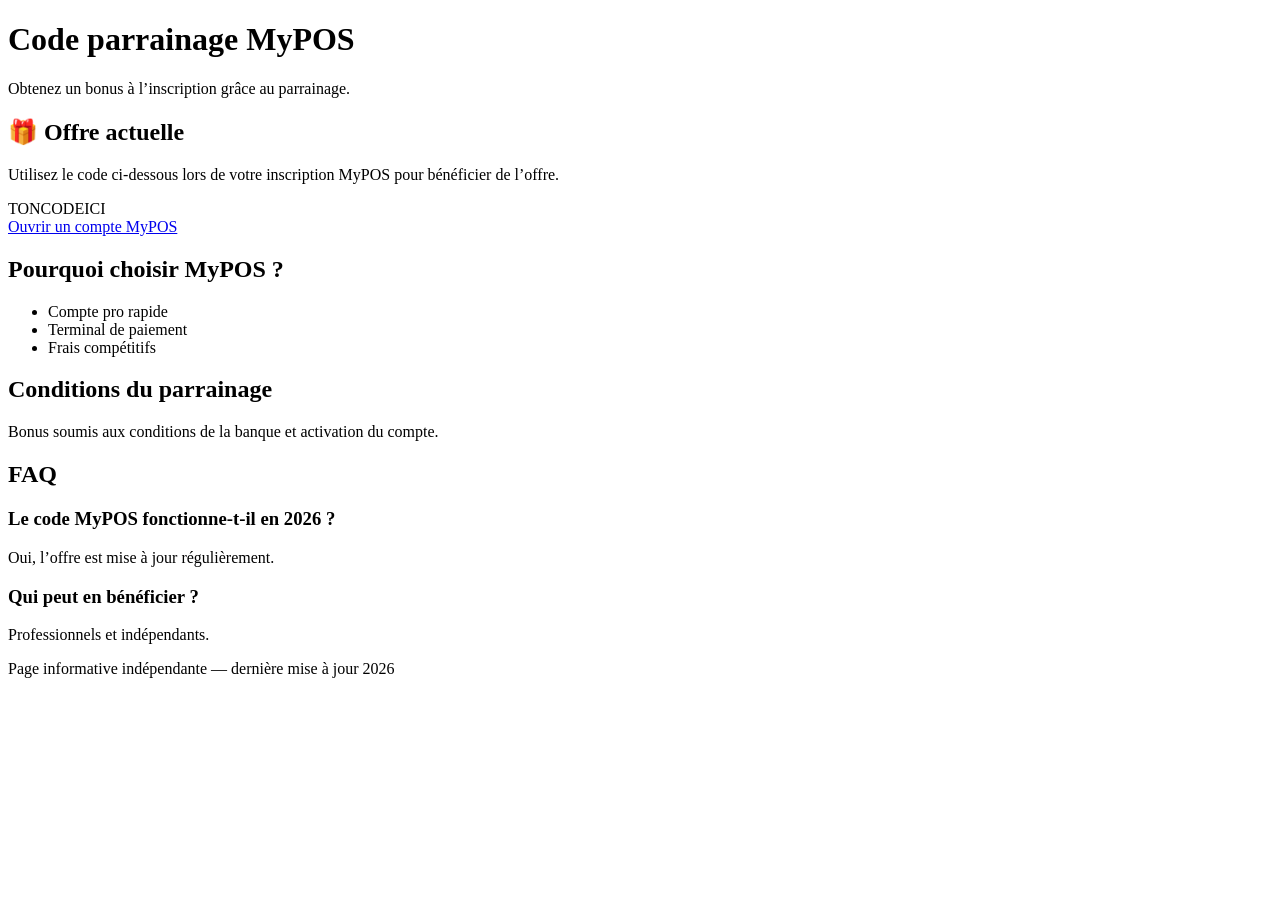
==== index.html @ dff8f255 "Create index.html" ====
<!DOCTYPE html>
<html lang="fr">
<head>
<meta charset="UTF-8">
<title>Code parrainage MyPOS : bonus et offre 2026</title>

<meta name="description" content="Profitez du code parrainage MyPOS : bonus, conditions et avantages détaillés. Offre mise à jour 2026.">

<meta name="viewport" content="width=device-width, initial-scale=1">

<link rel="stylesheet" href="style.css">

<!-- Open Graph -->
<meta property="og:title" content="Code parrainage MyPOS">
<meta property="og:description" content="Bonus MyPOS via parrainage : toutes les infos.">
</head>

<body>

<header>
<h1>Code parrainage MyPOS</h1>
<p>Obtenez un bonus à l’inscription grâce au parrainage.</p>
</header>

<section class="cta">
<h2>🎁 Offre actuelle</h2>
<p>Utilisez le code ci-dessous lors de votre inscription MyPOS pour bénéficier de l’offre.</p>

<div class="code">TONCODEICI</div>

<a class="button" href="TONLIENPARRAINAGE" target="_blank">Ouvrir un compte MyPOS</a>
</section>

<section>
<h2>Pourquoi choisir MyPOS ?</h2>
<ul>
<li>Compte pro rapide</li>
<li>Terminal de paiement</li>
<li>Frais compétitifs</li>
</ul>
</section>

<section>
<h2>Conditions du parrainage</h2>
<p>Bonus soumis aux conditions de la banque et activation du compte.</p>
</section>

<section>
<h2>FAQ</h2>

<h3>Le code MyPOS fonctionne-t-il en 2026 ?</h3>
<p>Oui, l’offre est mise à jour régulièrement.</p>

<h3>Qui peut en bénéficier ?</h3>
<p>Professionnels et indépendants.</p>
</section>

<footer>
<p>Page informative indépendante — dernière mise à jour 2026</p>
</footer>

</body>
</html>
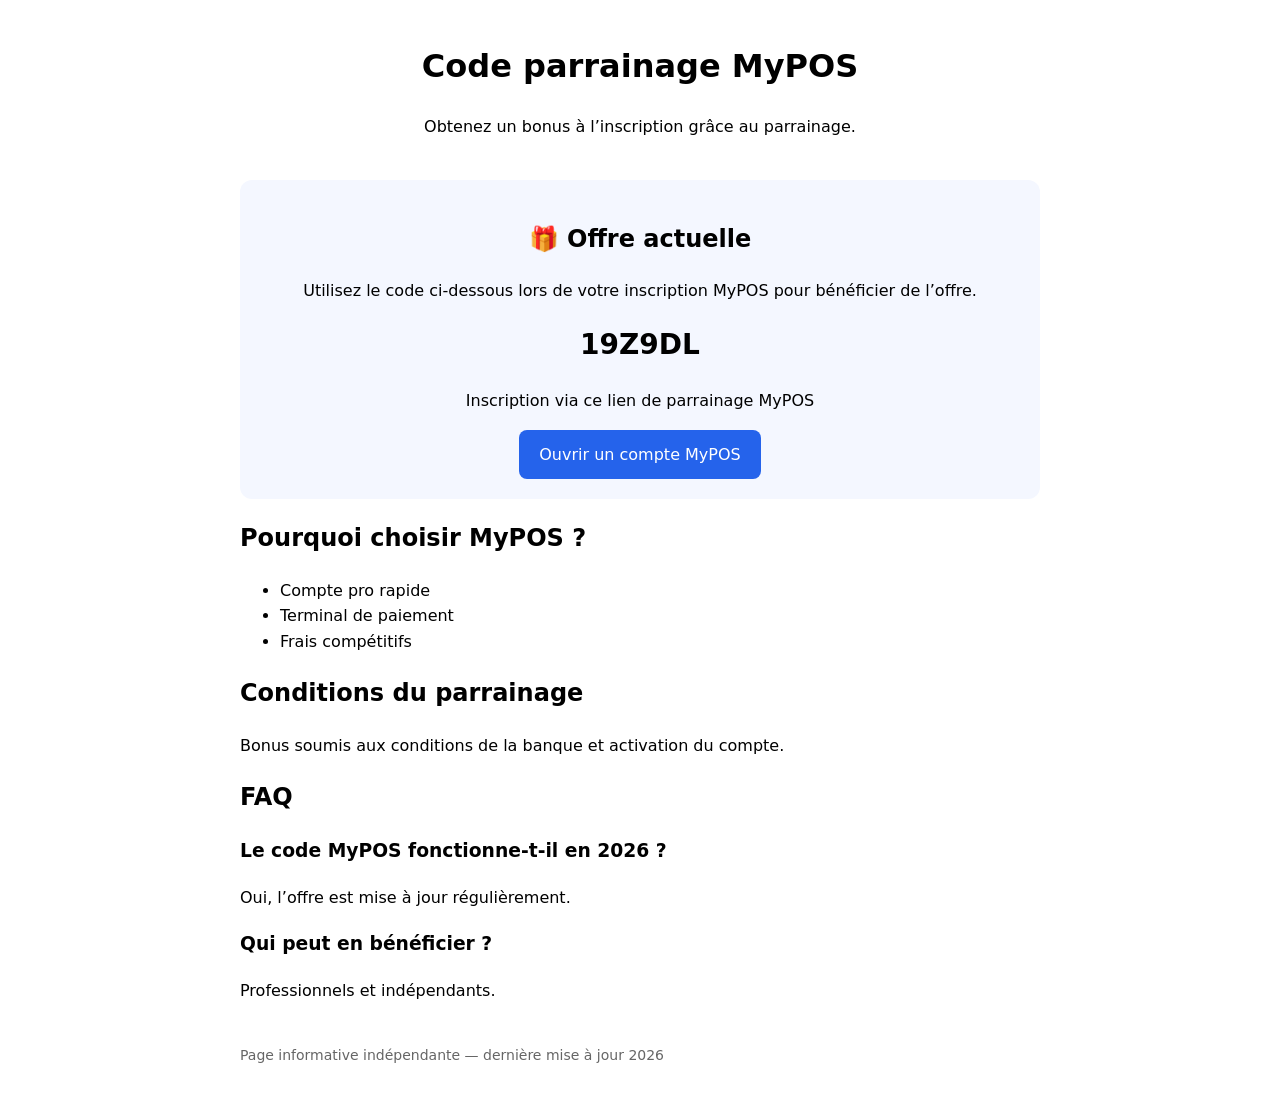
==== commit a3bfb185: "Update index.html" ====
--- a/index.html
+++ b/index.html
@@ -26,9 +26,11 @@
 <h2>🎁 Offre actuelle</h2>
 <p>Utilisez le code ci-dessous lors de votre inscription MyPOS pour bénéficier de l’offre.</p>
 
-<div class="code">TONCODEICI</div>
+<div class="code">19Z9DL</div>
 
-<a class="button" href="TONLIENPARRAINAGE" target="_blank">Ouvrir un compte MyPOS</a>
+<p>Inscription via ce lien de parrainage MyPOS</p>
+
+<a class="button" href="https://mypos.com/fr-fr/ref/19Z9DL/HUMBERTROMAINCH" target="_blank" rel="nofollow sponsored">Ouvrir un compte MyPOS</a>
 </section>
 
 <section>
--- a/style.css
+++ b/style.css
@@ -0,0 +1,40 @@
+body{
+font-family:system-ui;
+max-width:800px;
+margin:auto;
+padding:20px;
+line-height:1.6;
+}
+
+header{
+text-align:center;
+margin-bottom:40px;
+}
+
+.cta{
+background:#f4f7ff;
+padding:20px;
+border-radius:12px;
+text-align:center;
+}
+
+.code{
+font-size:28px;
+font-weight:bold;
+margin:20px;
+}
+
+.button{
+display:inline-block;
+background:#2563eb;
+color:white;
+padding:12px 20px;
+border-radius:8px;
+text-decoration:none;
+}
+
+footer{
+margin-top:40px;
+font-size:14px;
+color:#666;
+}
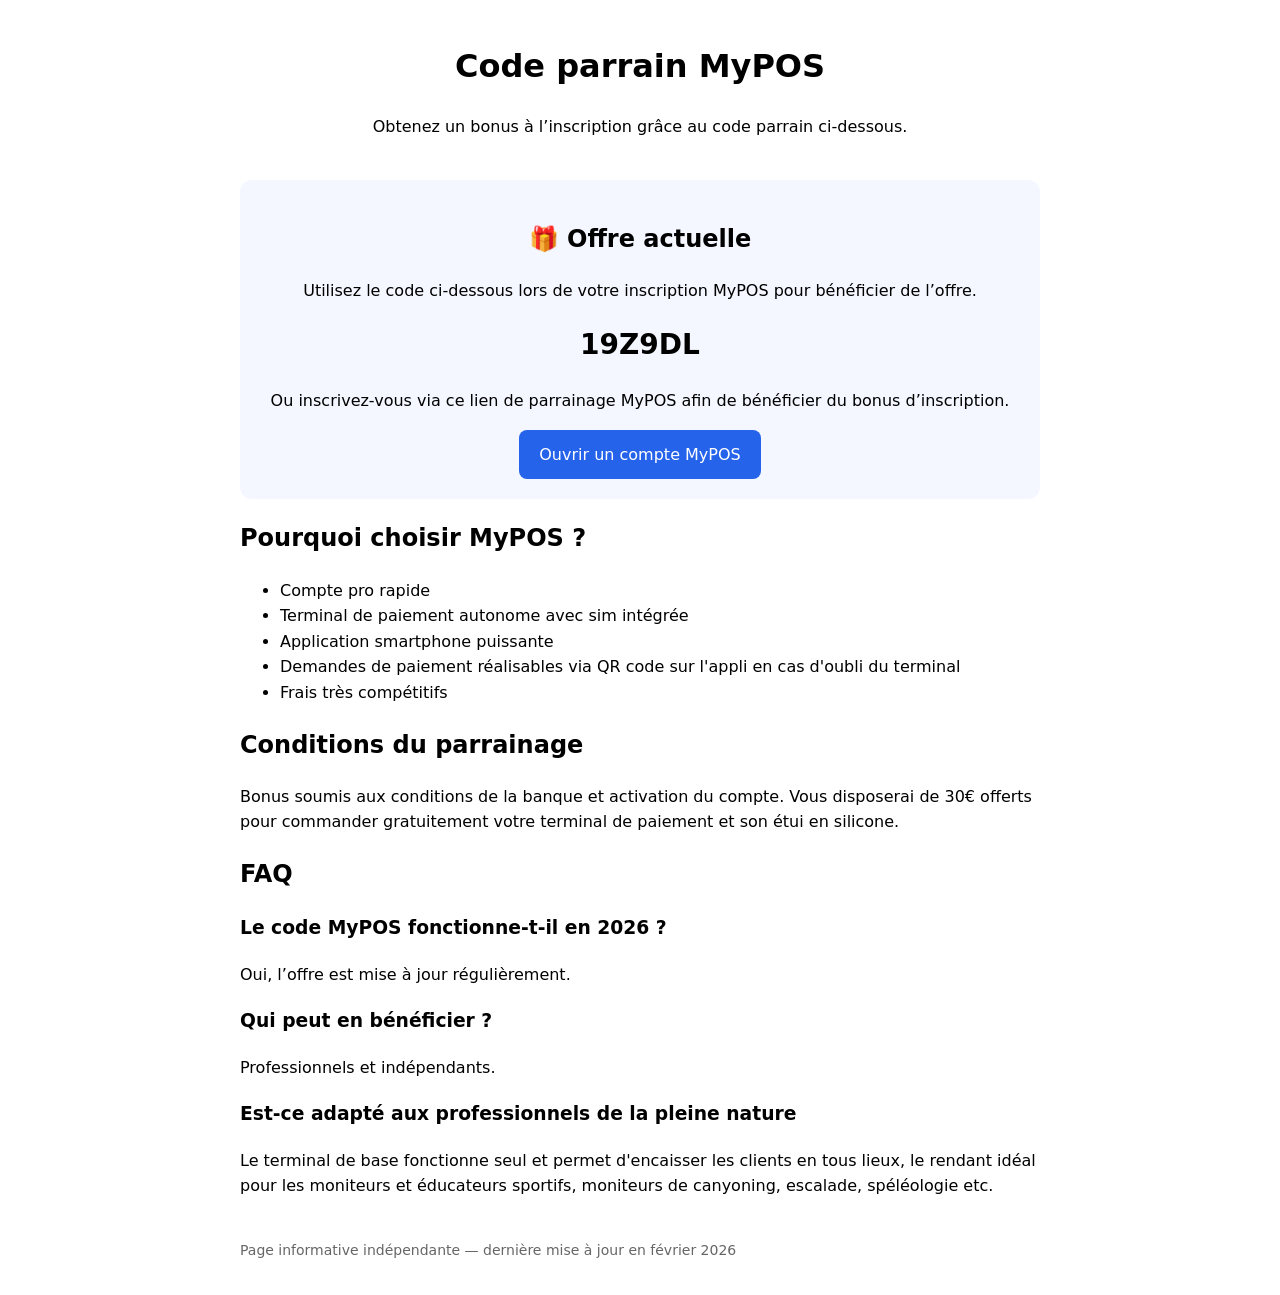
==== commit 2f34b7ef: "Update index.html" ====
--- a/index.html
+++ b/index.html
@@ -2,9 +2,9 @@
 <html lang="fr">
 <head>
 <meta charset="UTF-8">
-<title>Code parrainage MyPOS : bonus et offre 2026</title>
+<title>Code de parrainage MyPOS : bonus et offre 2026</title>
 
-<meta name="description" content="Profitez du code parrainage MyPOS : bonus, conditions et avantages détaillés. Offre mise à jour 2026.">
+<meta name="description" content="Profitez du code de parrainage MyPOS : bonus, conditions et avantages détaillés. Offre mise à jour 2026.">
 
 <meta name="viewport" content="width=device-width, initial-scale=1">
 
@@ -18,8 +18,8 @@
 <body>
 
 <header>
-<h1>Code parrainage MyPOS</h1>
-<p>Obtenez un bonus à l’inscription grâce au parrainage.</p>
+<h1>Code parrain MyPOS</h1>
+<p>Obtenez un bonus à l’inscription grâce au code parrain ci-dessous.</p>
 </header>
 
 <section class="cta">
@@ -28,7 +28,7 @@
 
 <div class="code">19Z9DL</div>
 
-<p>Inscription via ce lien de parrainage MyPOS</p>
+<p>Ou inscrivez-vous via ce lien de parrainage MyPOS afin de bénéficier du bonus d’inscription.</p>
 
 <a class="button" href="https://mypos.com/fr-fr/ref/19Z9DL/HUMBERTROMAINCH" target="_blank" rel="nofollow sponsored">Ouvrir un compte MyPOS</a>
 </section>
@@ -37,14 +37,16 @@
 <h2>Pourquoi choisir MyPOS ?</h2>
 <ul>
 <li>Compte pro rapide</li>
-<li>Terminal de paiement</li>
-<li>Frais compétitifs</li>
+<li>Terminal de paiement autonome avec sim intégrée</li>
+<li>Application smartphone puissante</li>
+<li>Demandes de paiement réalisables via QR code sur l'appli en cas d'oubli du terminal</li>
+<li>Frais très compétitifs</li>
 </ul>
 </section>
 
 <section>
 <h2>Conditions du parrainage</h2>
-<p>Bonus soumis aux conditions de la banque et activation du compte.</p>
+<p>Bonus soumis aux conditions de la banque et activation du compte. Vous disposerai de 30€ offerts pour commander gratuitement votre terminal de paiement et son étui en silicone. </p>
 </section>
 
 <section>
@@ -55,10 +57,14 @@
 
 <h3>Qui peut en bénéficier ?</h3>
 <p>Professionnels et indépendants.</p>
+
+<h3>Est-ce adapté aux professionnels de la pleine nature</h3>
+<p>Le terminal de base fonctionne seul et permet d'encaisser les clients en tous lieux, le rendant idéal pour les moniteurs et éducateurs sportifs, moniteurs de canyoning, escalade, spéléologie etc. </p>
+  
 </section>
 
 <footer>
-<p>Page informative indépendante — dernière mise à jour 2026</p>
+<p>Page informative indépendante — dernière mise à jour en février 2026</p>
 </footer>
 
 </body>
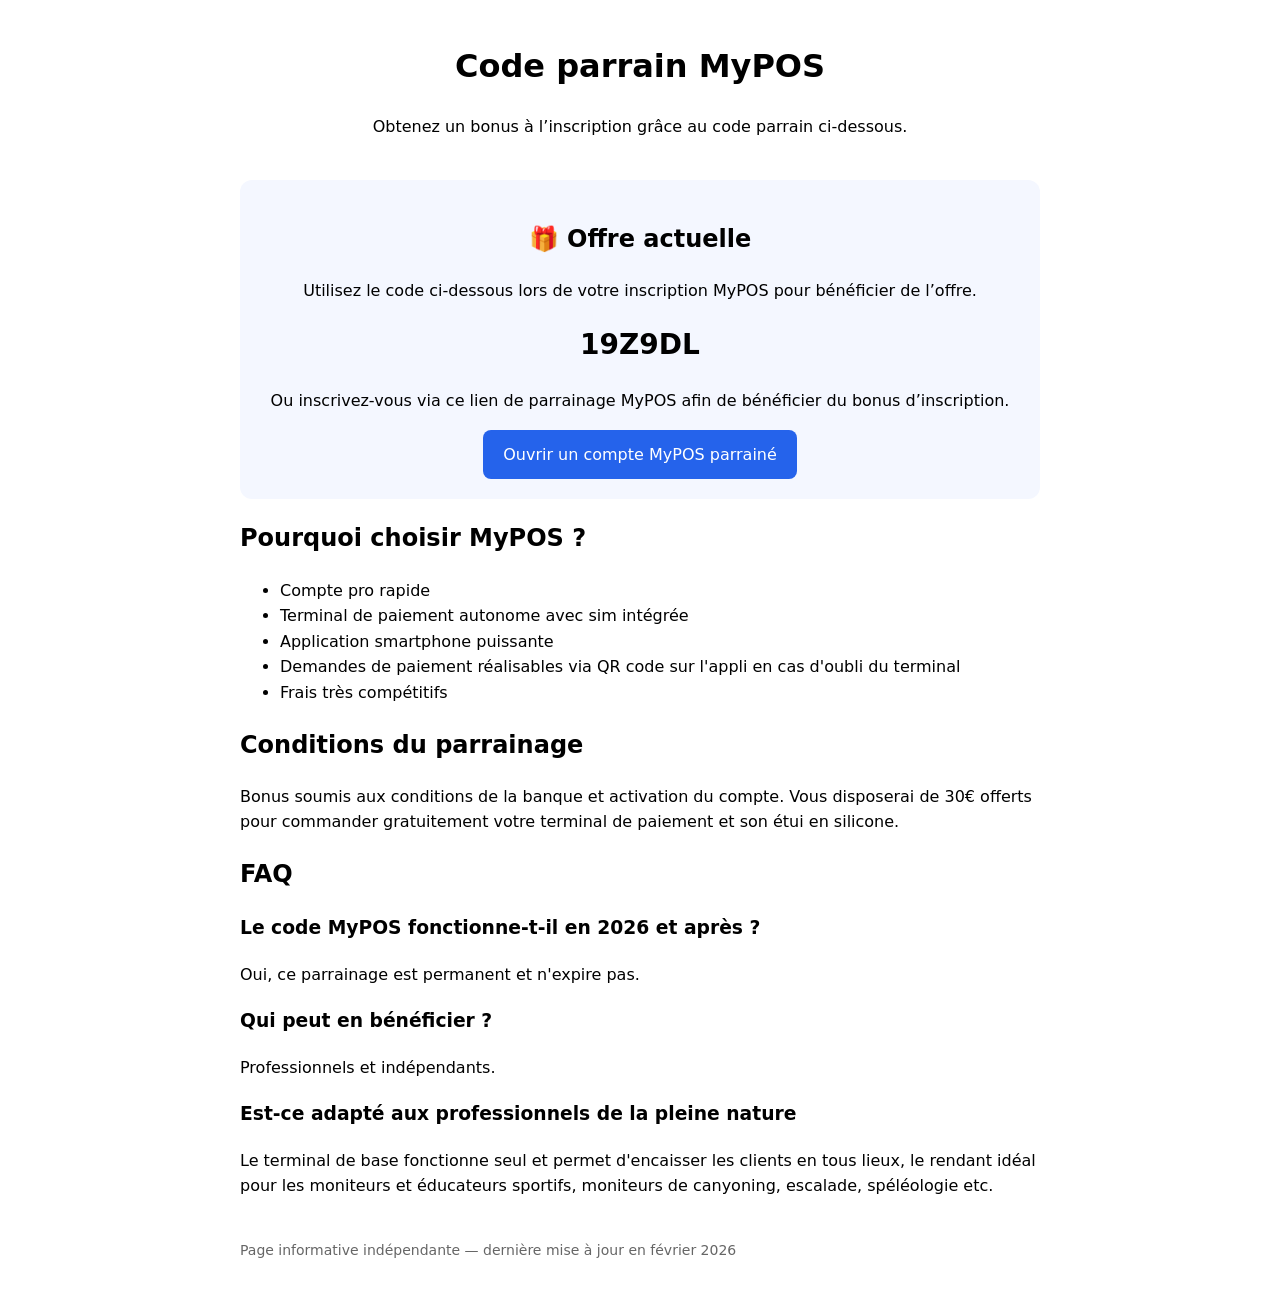
==== commit aa978581: "Update index.html" ====
--- a/index.html
+++ b/index.html
@@ -30,7 +30,7 @@
 
 <p>Ou inscrivez-vous via ce lien de parrainage MyPOS afin de bénéficier du bonus d’inscription.</p>
 
-<a class="button" href="https://mypos.com/fr-fr/ref/19Z9DL/HUMBERTROMAINCH" target="_blank" rel="nofollow sponsored">Ouvrir un compte MyPOS</a>
+<a class="button" href="https://mypos.com/fr-fr/ref/19Z9DL/HUMBERTROMAINCH" target="_blank" rel="nofollow sponsored">Ouvrir un compte MyPOS parrainé</a>
 </section>
 
 <section>
@@ -52,8 +52,8 @@
 <section>
 <h2>FAQ</h2>
 
-<h3>Le code MyPOS fonctionne-t-il en 2026 ?</h3>
-<p>Oui, l’offre est mise à jour régulièrement.</p>
+<h3>Le code MyPOS fonctionne-t-il en 2026 et après ?</h3>
+<p>Oui, ce parrainage est permanent et n'expire pas.</p>
 
 <h3>Qui peut en bénéficier ?</h3>
 <p>Professionnels et indépendants.</p>
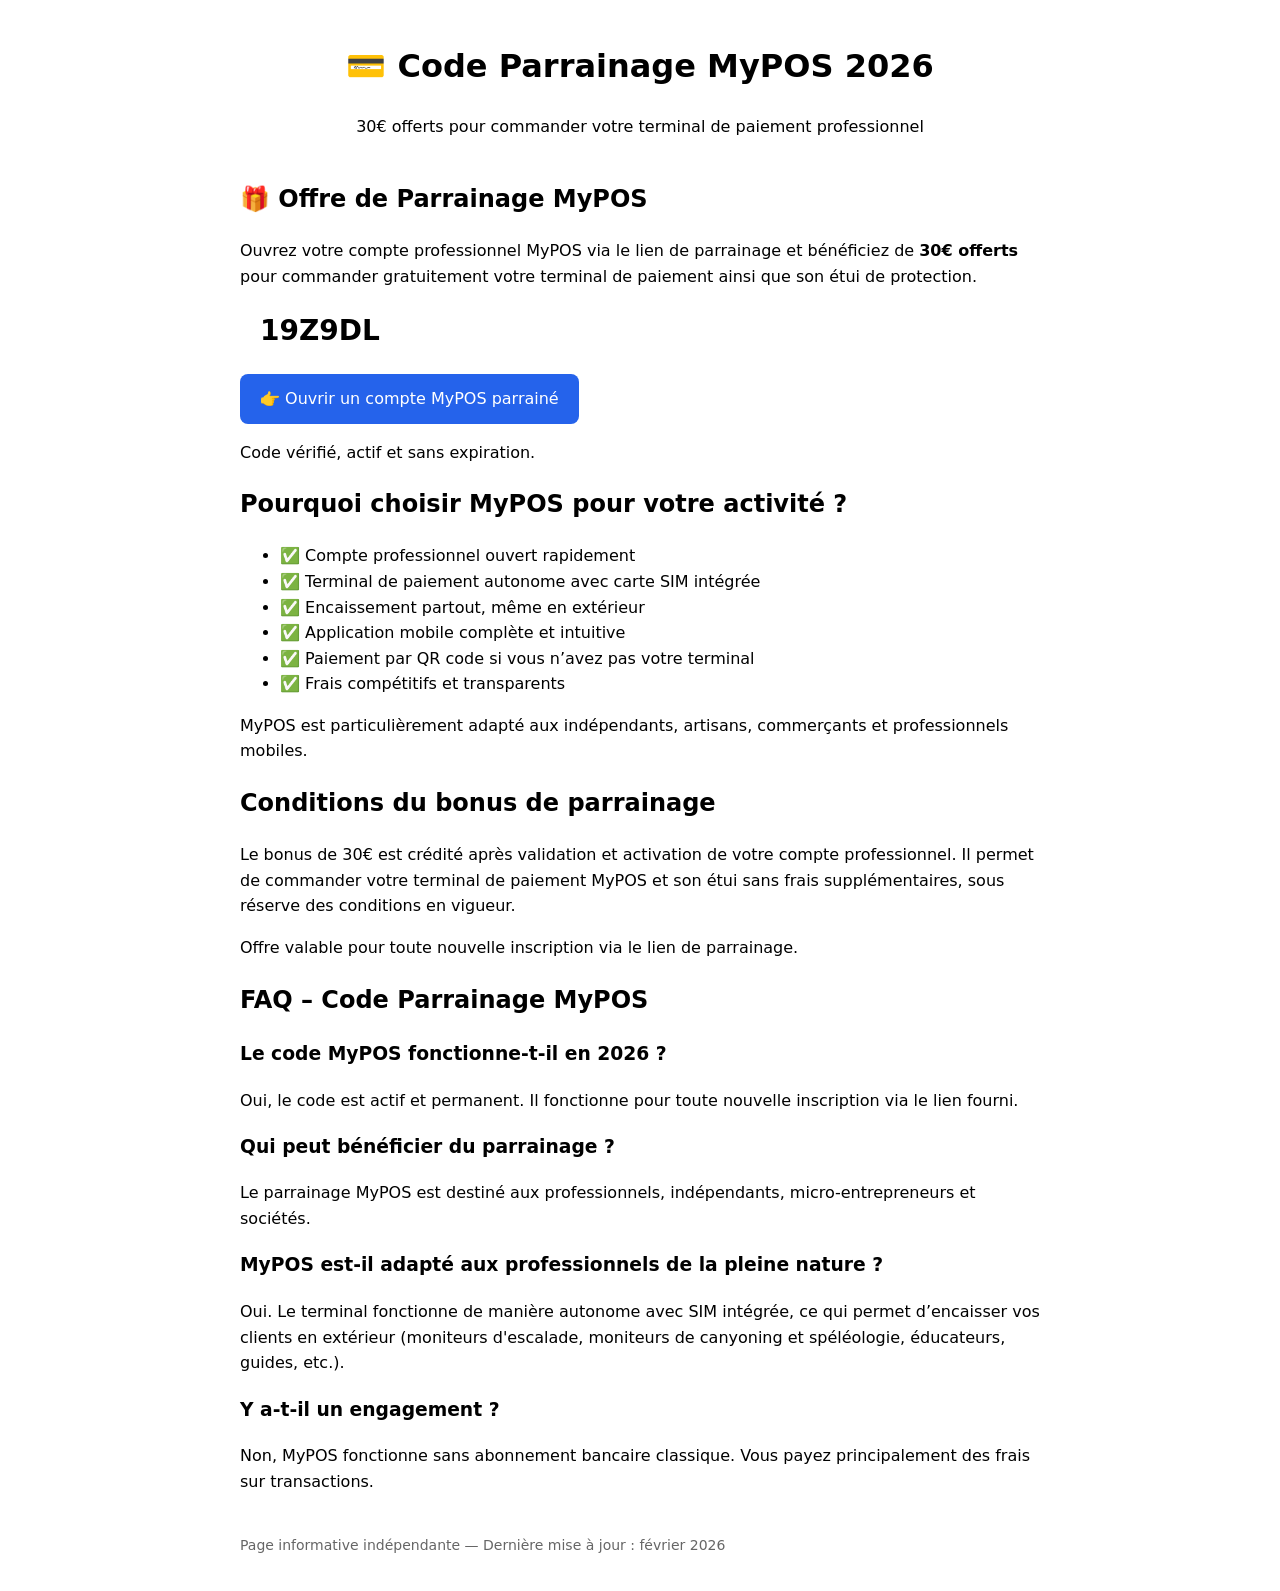
==== commit 64eddff3: "Update index.html" ====
--- a/index.html
+++ b/index.html
@@ -2,69 +2,85 @@
 <html lang="fr">
 <head>
 <meta charset="UTF-8">
-<title>Code de parrainage MyPOS : bonus et offre 2026</title>
 
-<meta name="description" content="Profitez du code de parrainage MyPOS : bonus, conditions et avantages détaillés. Offre mise à jour 2026.">
+<title>Code Parrainage MyPOS 2026 : 30€ Offerts pour Terminal Gratuit</title>
+
+<meta name="description" content="Code parrainage MyPOS actif en 2026. Obtenez 30€ offerts pour votre terminal de paiement professionnel. Offre vérifiée et permanente.">
 
 <meta name="viewport" content="width=device-width, initial-scale=1">
 
 <link rel="stylesheet" href="style.css">
 
 <!-- Open Graph -->
-<meta property="og:title" content="Code parrainage MyPOS">
-<meta property="og:description" content="Bonus MyPOS via parrainage : toutes les infos.">
+<meta property="og:title" content="Code Parrainage MyPOS 2026 - 30€ Offerts">
+<meta property="og:description" content="Profitez de 30€ offerts pour commander votre terminal MyPOS grâce au parrainage.">
+<meta property="og:type" content="website">
+<meta property="og:url" content="https://super-parrain.github.io/code-parrainage-mypos/">
 </head>
 
 <body>
 
 <header>
-<h1>Code parrain MyPOS</h1>
-<p>Obtenez un bonus à l’inscription grâce au code parrain ci-dessous.</p>
+<h1>💳 Code Parrainage MyPOS 2026</h1>
+<p class="subtitle">30€ offerts pour commander votre terminal de paiement professionnel</p>
 </header>
 
-<section class="cta">
-<h2>🎁 Offre actuelle</h2>
-<p>Utilisez le code ci-dessous lors de votre inscription MyPOS pour bénéficier de l’offre.</p>
+<section class="card highlight">
+<h2>🎁 Offre de Parrainage MyPOS</h2>
+
+<p>Ouvrez votre compte professionnel MyPOS via le lien de parrainage et bénéficiez de <strong>30€ offerts</strong> pour commander gratuitement votre terminal de paiement ainsi que son étui de protection.</p>
 
 <div class="code">19Z9DL</div>
 
-<p>Ou inscrivez-vous via ce lien de parrainage MyPOS afin de bénéficier du bonus d’inscription.</p>
+<a class="button" href="https://mypos.com/fr-fr/ref/19Z9DL/HUMBERTROMAINCH" target="_blank" rel="nofollow sponsored">
+👉 Ouvrir un compte MyPOS parrainé
+</a>
 
-<a class="button" href="https://mypos.com/fr-fr/ref/19Z9DL/HUMBERTROMAINCH" target="_blank" rel="nofollow sponsored">Ouvrir un compte MyPOS parrainé</a>
+<p class="note">Code vérifié, actif et sans expiration.</p>
 </section>
 
-<section>
-<h2>Pourquoi choisir MyPOS ?</h2>
+<section class="card">
+<h2>Pourquoi choisir MyPOS pour votre activité ?</h2>
+
 <ul>
-<li>Compte pro rapide</li>
-<li>Terminal de paiement autonome avec sim intégrée</li>
-<li>Application smartphone puissante</li>
-<li>Demandes de paiement réalisables via QR code sur l'appli en cas d'oubli du terminal</li>
-<li>Frais très compétitifs</li>
+<li>✅ Compte professionnel ouvert rapidement</li>
+<li>✅ Terminal de paiement autonome avec carte SIM intégrée</li>
+<li>✅ Encaissement partout, même en extérieur</li>
+<li>✅ Application mobile complète et intuitive</li>
+<li>✅ Paiement par QR code si vous n’avez pas votre terminal</li>
+<li>✅ Frais compétitifs et transparents</li>
 </ul>
+
+<p>MyPOS est particulièrement adapté aux indépendants, artisans, commerçants et professionnels mobiles.</p>
 </section>
 
-<section>
-<h2>Conditions du parrainage</h2>
-<p>Bonus soumis aux conditions de la banque et activation du compte. Vous disposerai de 30€ offerts pour commander gratuitement votre terminal de paiement et son étui en silicone. </p>
+<section class="card">
+<h2>Conditions du bonus de parrainage</h2>
+
+<p>Le bonus de 30€ est crédité après validation et activation de votre compte professionnel. Il permet de commander votre terminal de paiement MyPOS et son étui sans frais supplémentaires, sous réserve des conditions en vigueur.</p>
+
+<p>Offre valable pour toute nouvelle inscription via le lien de parrainage.</p>
 </section>
 
-<section>
-<h2>FAQ</h2>
+<section class="card faq">
+<h2>FAQ – Code Parrainage MyPOS</h2>
 
-<h3>Le code MyPOS fonctionne-t-il en 2026 et après ?</h3>
-<p>Oui, ce parrainage est permanent et n'expire pas.</p>
+<h3>Le code MyPOS fonctionne-t-il en 2026 ?</h3>
+<p>Oui, le code est actif et permanent. Il fonctionne pour toute nouvelle inscription via le lien fourni.</p>
 
-<h3>Qui peut en bénéficier ?</h3>
-<p>Professionnels et indépendants.</p>
+<h3>Qui peut bénéficier du parrainage ?</h3>
+<p>Le parrainage MyPOS est destiné aux professionnels, indépendants, micro-entrepreneurs et sociétés.</p>
 
-<h3>Est-ce adapté aux professionnels de la pleine nature</h3>
-<p>Le terminal de base fonctionne seul et permet d'encaisser les clients en tous lieux, le rendant idéal pour les moniteurs et éducateurs sportifs, moniteurs de canyoning, escalade, spéléologie etc. </p>
-  
+<h3>MyPOS est-il adapté aux professionnels de la pleine nature ?</h3>
+<p>Oui. Le terminal fonctionne de manière autonome avec SIM intégrée, ce qui permet d’encaisser vos clients en extérieur (moniteurs d'escalade, moniteurs de canyoning et spéléologie, éducateurs, guides, etc.).</p>
+
+<h3>Y a-t-il un engagement ?</h3>
+<p>Non, MyPOS fonctionne sans abonnement bancaire classique. Vous payez principalement des frais sur transactions.</p>
+
 </section>
 
 <footer>
-<p>Page informative indépendante — dernière mise à jour en février 2026</p>
+<p>Page informative indépendante — Dernière mise à jour : février 2026</p>
 </footer>
 
 </body>
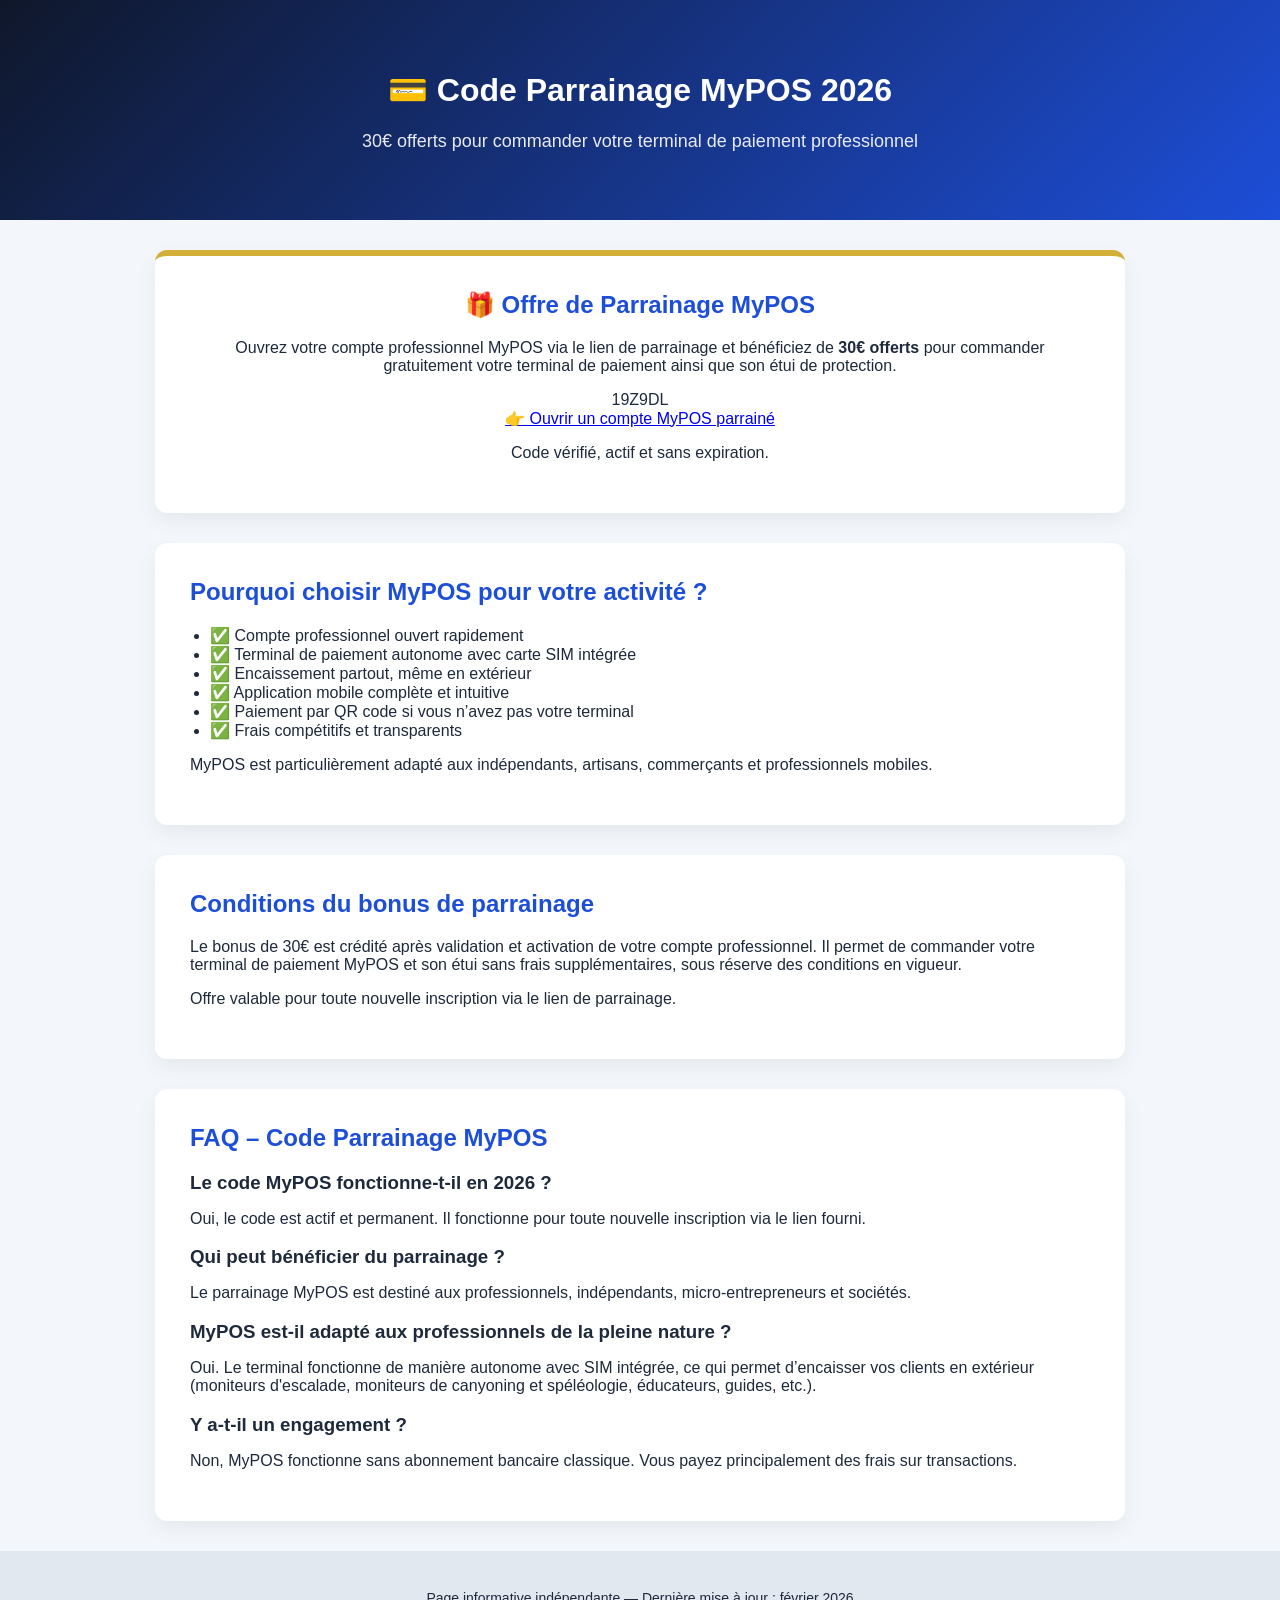
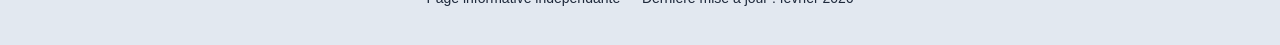
==== commit a509ffe1: "Update index.html" ====
--- a/index.html
+++ b/index.html
@@ -3,7 +3,7 @@
 <head>
 <meta charset="UTF-8">
 
-<title>Code Parrainage MyPOS 2026 : 30€ Offerts pour Terminal Gratuit</title>
+<title>Code de Parrainage MyPOS 2026 : 30€ Offerts pour Terminal Gratuit</title>
 
 <meta name="description" content="Code parrainage MyPOS actif en 2026. Obtenez 30€ offerts pour votre terminal de paiement professionnel. Offre vérifiée et permanente.">
 
@@ -12,7 +12,7 @@
 <link rel="stylesheet" href="style.css">
 
 <!-- Open Graph -->
-<meta property="og:title" content="Code Parrainage MyPOS 2026 - 30€ Offerts">
+<meta property="og:title" content="Code Parrain MyPOS 2026 - 30€ Offerts">
 <meta property="og:description" content="Profitez de 30€ offerts pour commander votre terminal MyPOS grâce au parrainage.">
 <meta property="og:type" content="website">
 <meta property="og:url" content="https://super-parrain.github.io/code-parrainage-mypos/">
--- a/style.css
+++ b/style.css
@@ -1,40 +1,87 @@
-body{
-font-family:system-ui;
-max-width:800px;
-margin:auto;
-padding:20px;
-line-height:1.6;
+body {
+    font-family: Arial, sans-serif;
+    margin: 0;
+    background-color: #f3f6fb;
+    color: #1e293b;
 }
 
-header{
-text-align:center;
-margin-bottom:40px;
+header {
+    background: linear-gradient(135deg, #0f172a, #1d4ed8);
+    color: white;
+    text-align: center;
+    padding: 50px 20px;
 }
 
-.cta{
-background:#f4f7ff;
-padding:20px;
-border-radius:12px;
-text-align:center;
+.subtitle {
+    font-size: 18px;
+    opacity: 0.9;
 }
 
-.code{
-font-size:28px;
-font-weight:bold;
-margin:20px;
+.card {
+    background: white;
+    max-width: 900px;
+    margin: 30px auto;
+    padding: 35px;
+    border-radius: 12px;
+    box-shadow: 0 8px 20px rgba(0,0,0,0.06);
 }
 
-.button{
-display:inline-block;
-background:#2563eb;
-color:white;
-padding:12px 20px;
-border-radius:8px;
-text-decoration:none;
+.highlight {
+    text-align: center;
+    border-top: 6px solid #d4af37;
 }
 
-footer{
-margin-top:40px;
-font-size:14px;
-color:#666;
+.cta {
+    display: inline-block;
+    margin: 25px 0;
+    padding: 16px 28px;
+    background-color: #1d4ed8;
+    color: white;
+    text-decoration: none;
+    font-weight: bold;
+    border-radius: 8px;
+    transition: 0.3s;
 }
+
+.cta:hover {
+    background-color: #0f172a;
+}
+
+.code-box {
+    background: #e8f0fe;
+    padding: 20px;
+    border-radius: 8px;
+    margin-top: 25px;
+}
+
+.code-box strong {
+    font-size: 26px;
+    color: #1d4ed8;
+    letter-spacing: 2px;
+}
+
+ul {
+    padding-left: 20px;
+}
+
+h2 {
+    margin-top: 0;
+    color: #1d4ed8;
+}
+
+.faq h3 {
+    margin-bottom: 5px;
+}
+
+.small {
+    font-size: 14px;
+    color: #64748b;
+    margin-top: 15px;
+}
+
+footer {
+    text-align: center;
+    padding: 25px;
+    background-color: #e2e8f0;
+    font-size: 14px;
+}
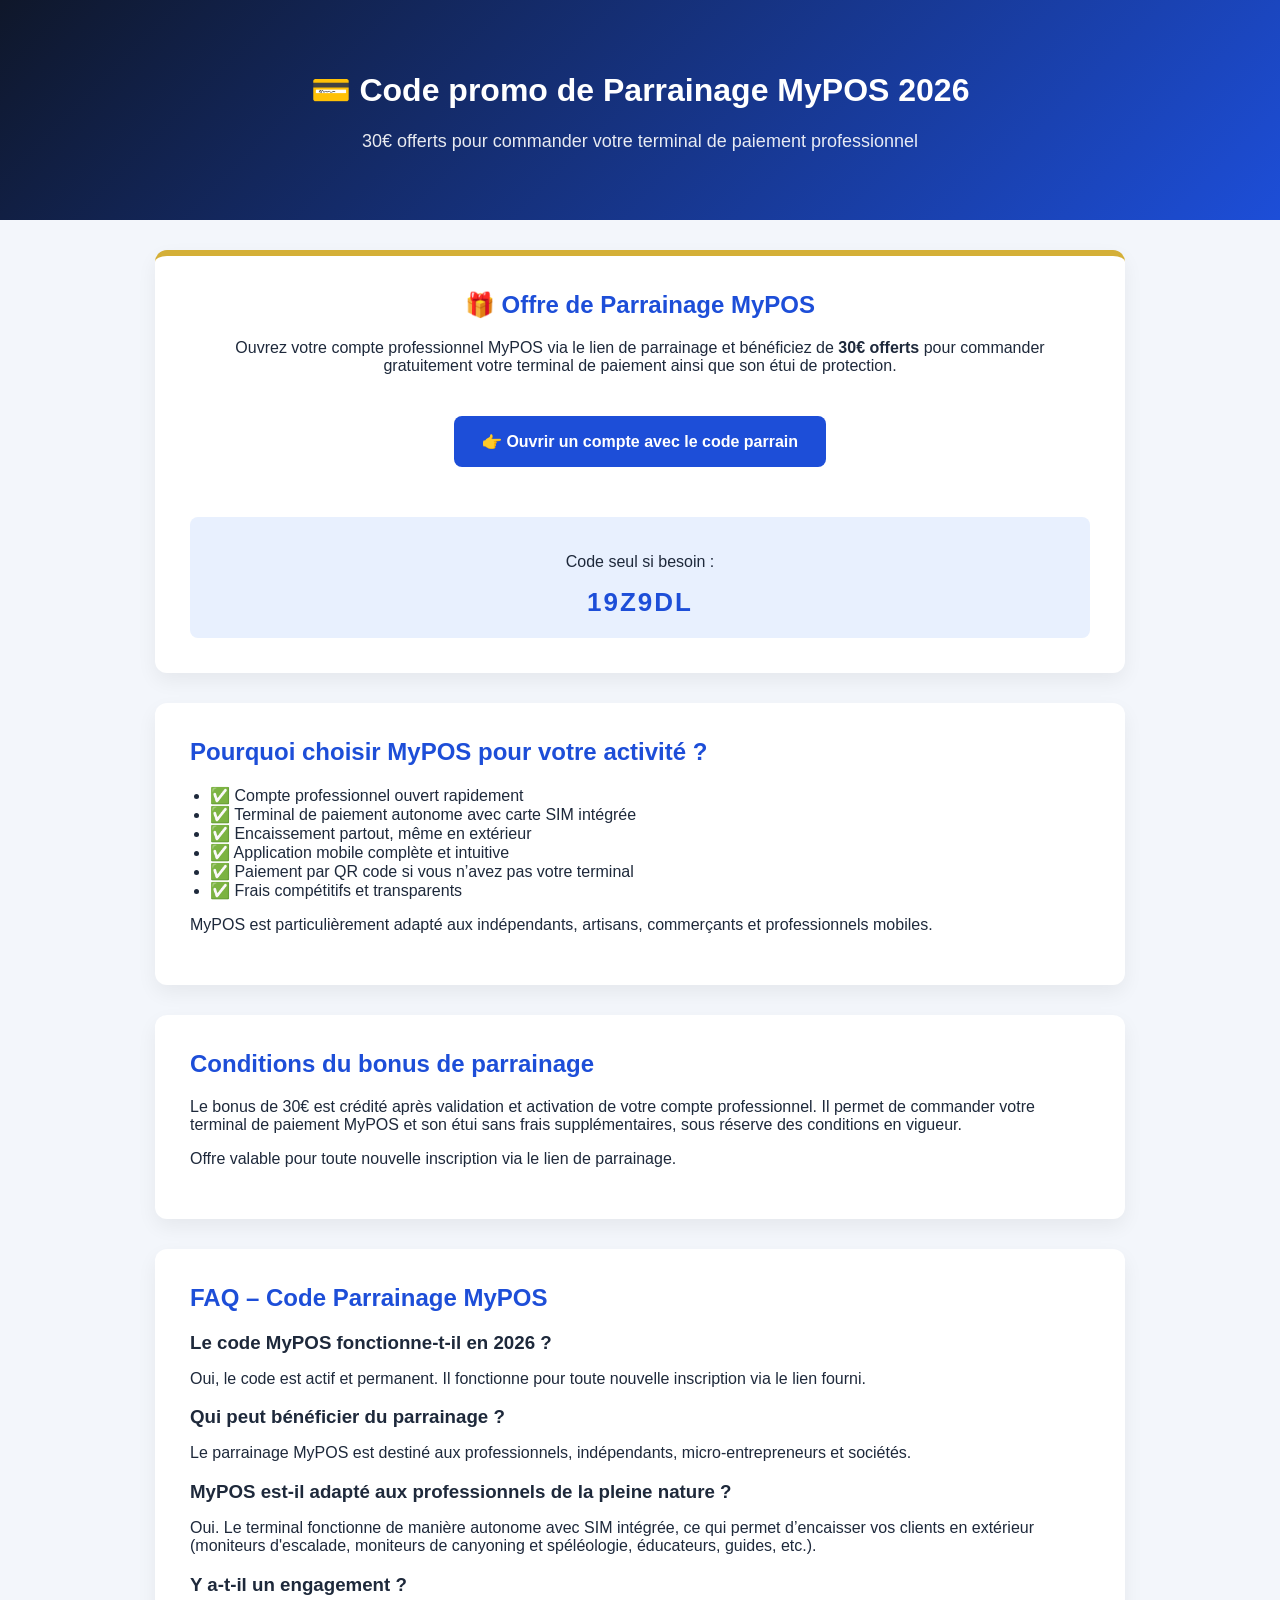
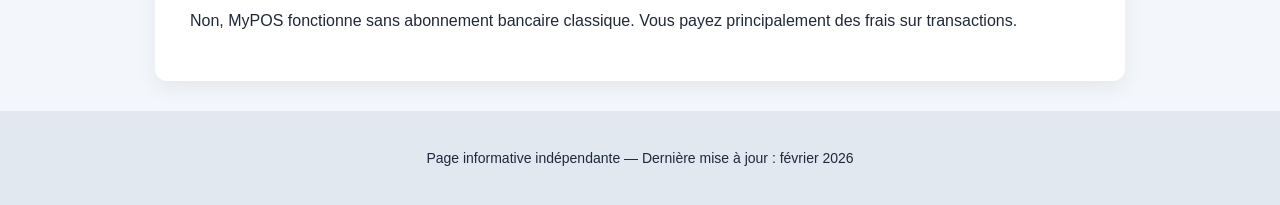
==== commit affbf4c9: "Update index.html" ====
--- a/index.html
+++ b/index.html
@@ -3,9 +3,9 @@
 <head>
 <meta charset="UTF-8">
 
-<title>Code de Parrainage MyPOS 2026 : 30€ Offerts pour Terminal Gratuit</title>
+<title>Code promo de Parrainage MyPOS 2026 : 30€ Offerts pour Terminal Gratuit</title>
 
-<meta name="description" content="Code parrainage MyPOS actif en 2026. Obtenez 30€ offerts pour votre terminal de paiement professionnel. Offre vérifiée et permanente.">
+<meta name="description" content="Code parrain MyPOS actif en 2026. Obtenez 30€ offerts pour votre terminal de paiement professionnel. Offre vérifiée et permanente.">
 
 <meta name="viewport" content="width=device-width, initial-scale=1">
 
@@ -21,7 +21,7 @@
 <body>
 
 <header>
-<h1>💳 Code Parrainage MyPOS 2026</h1>
+<h1>💳 Code promo de Parrainage MyPOS 2026</h1>
 <p class="subtitle">30€ offerts pour commander votre terminal de paiement professionnel</p>
 </header>
 
@@ -30,13 +30,14 @@
 
 <p>Ouvrez votre compte professionnel MyPOS via le lien de parrainage et bénéficiez de <strong>30€ offerts</strong> pour commander gratuitement votre terminal de paiement ainsi que son étui de protection.</p>
 
-<div class="code">19Z9DL</div>
+  <a class="cta" href="https://mypos.com/fr-fr/ref/19Z9DL/HUMBERTROMAINCH" target="_blank" rel="nofollow sponsored">
+        👉 Ouvrir un compte avec le code parrain
+    </a>
 
-<a class="button" href="https://mypos.com/fr-fr/ref/19Z9DL/HUMBERTROMAINCH" target="_blank" rel="nofollow sponsored">
-👉 Ouvrir un compte MyPOS parrainé
-</a>
-
-<p class="note">Code vérifié, actif et sans expiration.</p>
+    <div class="code-box">
+        <p>Code seul si besoin :</p>
+        <strong>19Z9DL</strong>
+    </div>
 </section>
 
 <section class="card">
